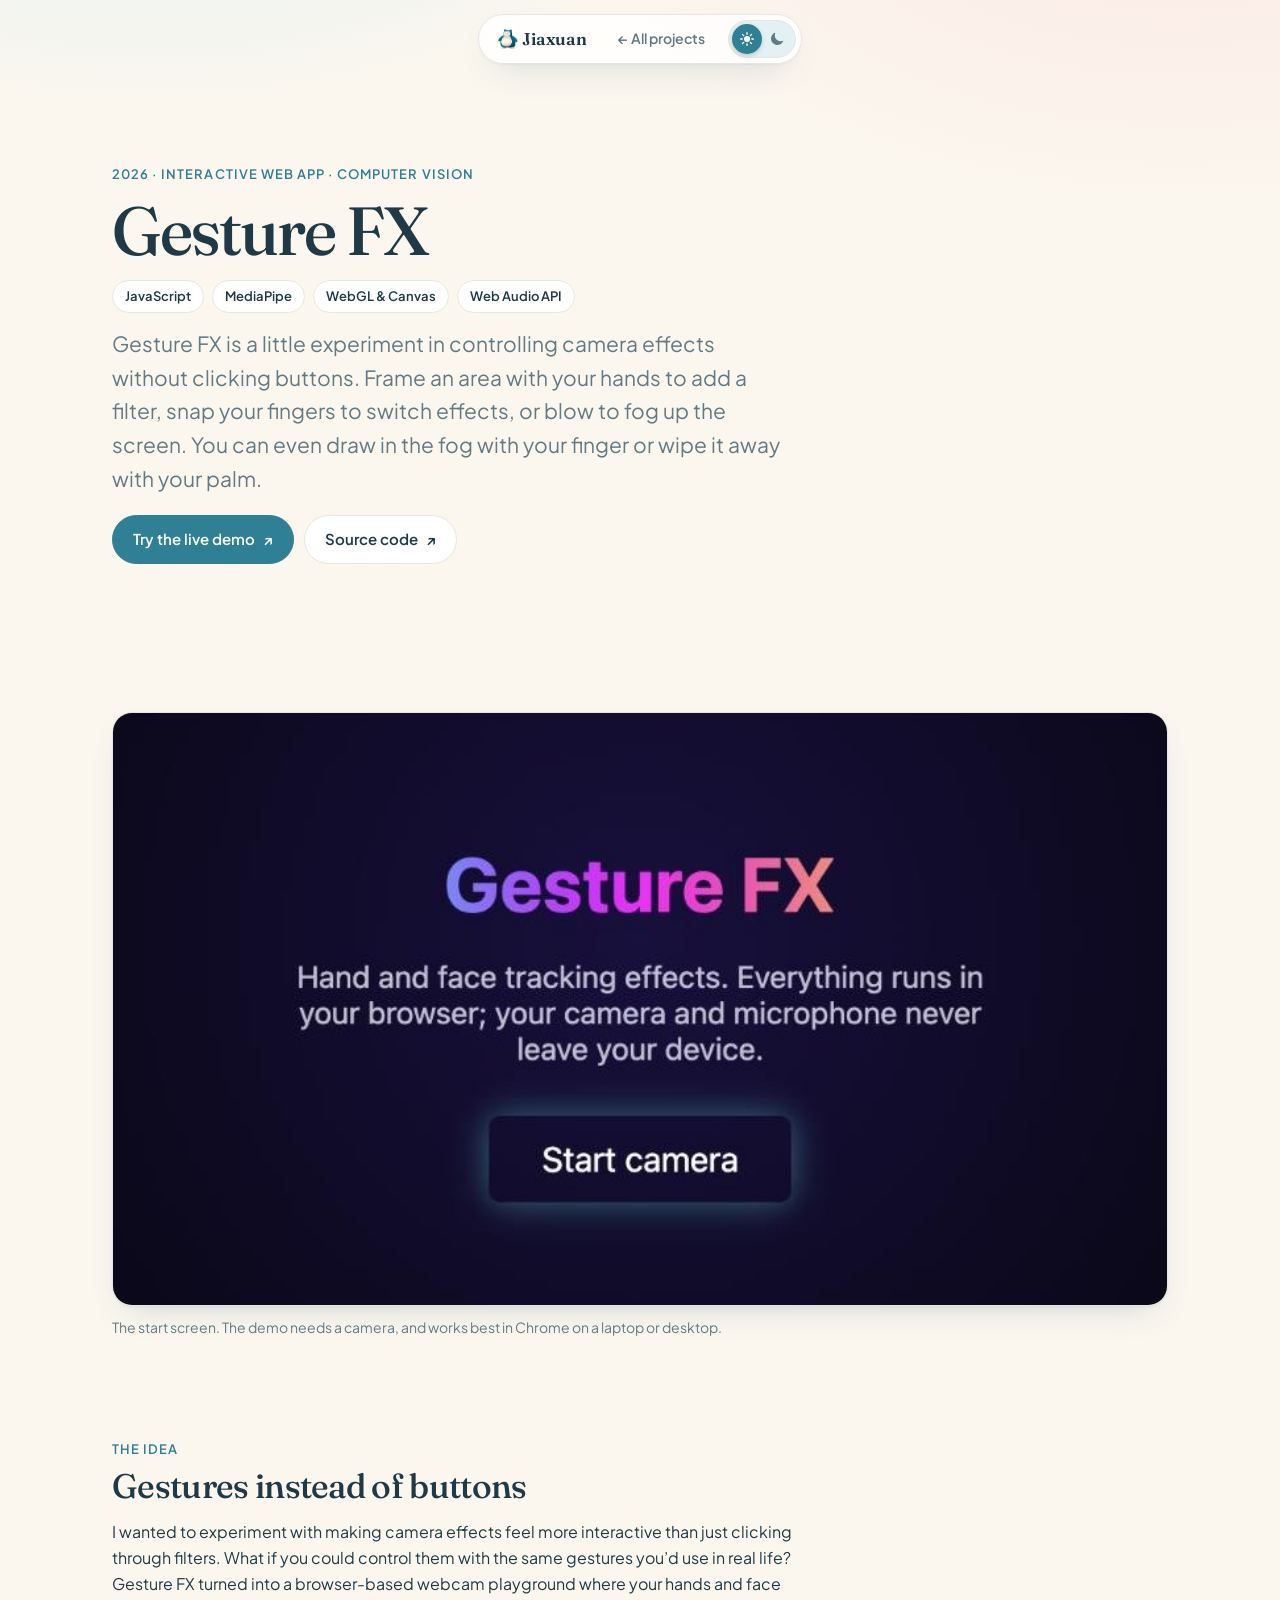
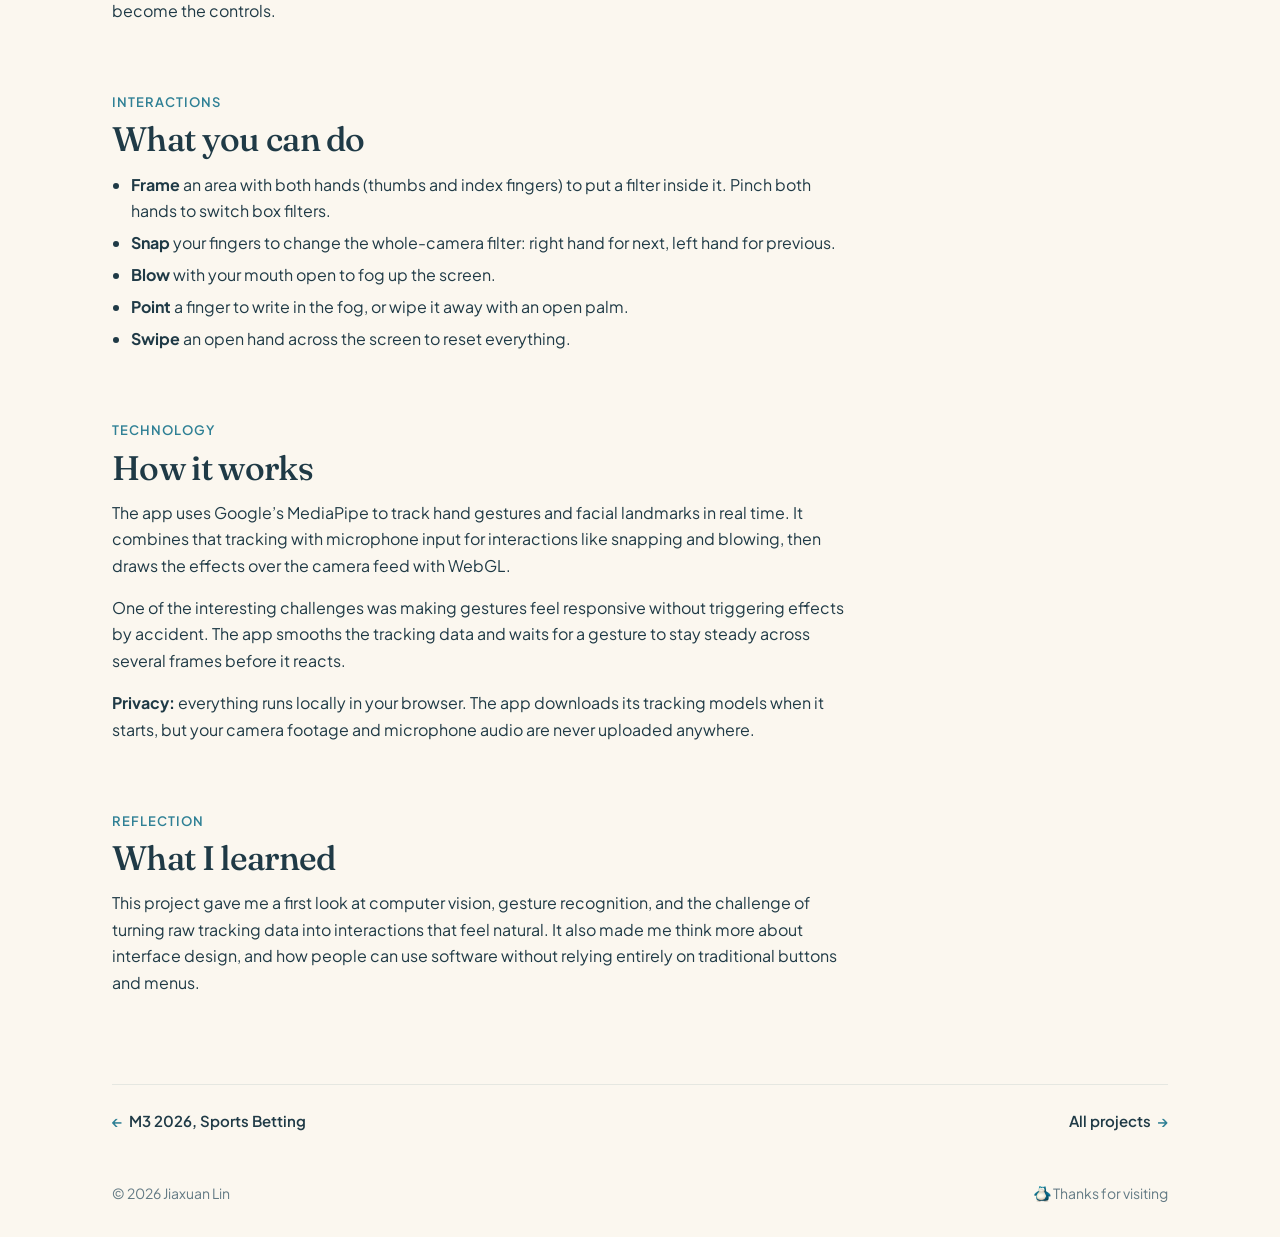
==== projects/gesture-fx.html @ be881fd5 "Add project case studies and expand portfolio galleries" ====
<!doctype html>
<html lang="en">
<head>
<meta charset="utf-8">
<meta name="viewport" content="width=device-width, initial-scale=1, viewport-fit=cover">
<title>Gesture FX · Jiaxuan Lin</title>
<meta name="description" content="A browser webcam playground where your hands and face control the camera effects.">
<link rel="icon" type="image/png" href="../img/favicon.png">
<link rel="apple-touch-icon" href="../img/favicon.png">
<link rel="preconnect" href="https://fonts.googleapis.com">
<link rel="preconnect" href="https://fonts.gstatic.com" crossorigin>
<link rel="stylesheet" href="https://fonts.googleapis.com/css2?family=Fraunces:ital,opsz,wght@0,9..144,400..600;1,9..144,400..600&family=Plus+Jakarta+Sans:wght@400;500;600;700&display=swap">
<link rel="stylesheet" href="../assets/site.css">
<link rel="stylesheet" href="../assets/project.css">
<script>try { if (localStorage.getItem("jl-mode") === "dark") document.documentElement.setAttribute("data-mode", "dark"); } catch (e) {}</script>
</head>
<body>
<header class="head">
  <div class="wrap">
    <nav class="nav pnav" aria-label="Site">
      <a class="brand" href="../index.html"><img class="snor" src="../img/snorlax.png" alt="" width="102" height="96"> Jiaxuan</a>
      <a class="back" href="../index.html#highlights">← All projects</a>
      <button class="mode" id="mode" type="button" role="switch" aria-checked="false" aria-label="Dark mode" title="Light / dark mode">
        <span class="i-sun"><svg viewBox="0 0 24 24" aria-hidden="true"><circle cx="12" cy="12" r="4.6" fill="currentColor"/><g stroke="currentColor" stroke-width="2" stroke-linecap="round"><path d="M12 2.5v2.2M12 19.3v2.2M2.5 12h2.2M19.3 12h2.2M5.3 5.3l1.6 1.6M17.1 17.1l1.6 1.6M5.3 18.7l1.6-1.6M17.1 6.9l1.6-1.6"/></g></svg></span>
        <span class="i-moon"><svg viewBox="0 0 24 24" aria-hidden="true"><path d="M20.5 14.6A8.5 8.5 0 0 1 9.4 3.5a.6.6 0 0 0-.8-.7A9.5 9.5 0 1 0 21.2 15.4a.6.6 0 0 0-.7-.8z" fill="currentColor"/></svg></span>
      </button>
    </nav>
  </div>
</header>
<main>
<section class="p-hero">
  <div class="wrap">
    <span class="eyebrow">2026 · Interactive Web App · Computer Vision</span>
    <h1>Gesture FX</h1>
    <ul class="chips"><li>JavaScript</li><li>MediaPipe</li><li>WebGL &amp; Canvas</li><li>Web Audio API</li></ul>
    <p class="p-lede">Gesture FX is a little experiment in controlling camera effects without clicking buttons. Frame an area with your hands to add a filter, snap your fingers to switch effects, or blow to fog up the screen. You can even draw in the fog with your finger or wipe it away with your palm.</p>
    <div class="p-links">
      <a class="btn primary" href="https://jiaxuan-lin.github.io/gesture-fx/" target="_blank" rel="noopener">Try the live demo <span class="arr">↗</span></a>
      <a class="btn" href="https://github.com/jiaxuan-lin/gesture-fx" target="_blank" rel="noopener">Source code <span class="arr">↗</span></a>
    </div>
    <figure class="p-fig hero">
      <a href="https://jiaxuan-lin.github.io/gesture-fx/" target="_blank" rel="noopener"><img src="../img/project-gesture-fx.jpg" alt="Gesture FX start screen with a Start camera button" width="800" height="500"></a>
      <figcaption>The start screen. The demo needs a camera, and works best in Chrome on a laptop or desktop.</figcaption>
    </figure>
    
  </div>
</section>

<div class="wrap p-body">
  <section class="p-sec">
    <span class="eyebrow">The idea</span>
    <h2>Gestures instead of buttons</h2>
    <p>I wanted to experiment with making camera effects feel more interactive than just clicking through filters. What if you could control them with the same gestures you’d use in real life? Gesture FX turned into a browser-based webcam playground where your hands and face become the controls.</p>
  </section>

  <section class="p-sec">
    <span class="eyebrow">Interactions</span>
    <h2>What you can do</h2>
    <ul>
      <li><b>Frame</b> an area with both hands (thumbs and index fingers) to put a filter inside it. Pinch both hands to switch box filters.</li>
      <li><b>Snap</b> your fingers to change the whole-camera filter: right hand for next, left hand for previous.</li>
      <li><b>Blow</b> with your mouth open to fog up the screen.</li>
      <li><b>Point</b> a finger to write in the fog, or wipe it away with an open palm.</li>
      <li><b>Swipe</b> an open hand across the screen to reset everything.</li>
    </ul>
  </section>

  <section class="p-sec">
    <span class="eyebrow">Technology</span>
    <h2>How it works</h2>
    <p>The app uses Google’s MediaPipe to track hand gestures and facial landmarks in real time. It combines that tracking with microphone input for interactions like snapping and blowing, then draws the effects over the camera feed with WebGL.</p>
    <p>One of the interesting challenges was making gestures feel responsive without triggering effects by accident. The app smooths the tracking data and waits for a gesture to stay steady across several frames before it reacts.</p>
    <p><b>Privacy:</b> everything runs locally in your browser. The app downloads its tracking models when it starts, but your camera footage and microphone audio are never uploaded anywhere.</p>
  </section>

  <section class="p-sec">
    <span class="eyebrow">Reflection</span>
    <h2>What I learned</h2>
    <p>This project gave me a first look at computer vision, gesture recognition, and the challenge of turning raw tracking data into interactions that feel natural. It also made me think more about interface design, and how people can use software without relying entirely on traditional buttons and menus.</p>
  </section>

  <nav class="p-next" aria-label="More projects">
    <a class="link" href="m3-2026.html"><span class="arr">←</span> M3 2026, Sports Betting</a>
    <a class="link" href="../index.html#highlights">All projects <span class="arr">→</span></a>
  </nav>
</div>
</main>
<footer class="foot">
  <div class="wrap">
    <span>© <span id="yr">2026</span> Jiaxuan Lin</span>
    <span><img class="snor" src="../img/snorlax.png" alt="" width="102" height="96"> Thanks for visiting</span>
  </div>
</footer>
<script src="../assets/project.js"></script>
</body>
</html>
---- assets/site.css ----
/* Generated by build.py from src.html; edit src.html, not this file. */
/* Layout: one calm 70rem column. Hero (name + one-line intro) over a slow photo strip,
   then a bento of highlights, about, CAD grid, photo gallery with a segmented control,
   writing list, videos, and a soft blush contact card. Snorlax palette: belly-cream ground, Snorlax teal-blue accent, a hint of blush. */
:root {
  --bg: #fbf7ef;
  --glow: #d9edf2;
  --glow2: #fbe7e2;
  --surface: #ffffff;
  --soft: #e3f1f4;
  --well: #e9f1f4;
  --ink: #1f3a46;
  --muted: #637a84;
  --line: #e5e7e1;
  --accent: #2f8095;
  --accent-ink: #ffffff;
  --shadow: 0 1px 2px rgba(30, 70, 85, .05), 0 14px 34px -16px rgba(30, 80, 100, .25);
  --shade: rgba(16, 34, 42, .9);
  color-scheme: light;

  --serif: "Fraunces", "Iowan Old Style", "Palatino Linotype", Georgia, serif;
  --sans: "Plus Jakarta Sans", "Avenir Next", "Segoe UI", system-ui, sans-serif;

  --r: 18px;
  --s-1: .8125rem;
  --s0: 1rem;
  --s1: 1.125rem;
  --s2: clamp(1.375rem, 2.6vw, 1.75rem);
  --s3: clamp(1.875rem, 4.4vw, 2.75rem);
  --s4: clamp(3rem, 9vw, 6.5rem);
}

:root[data-mode="dark"] {
  --bg: #142228;
  --glow: #1d3a44;
  --glow2: #2b2530;
  --surface: #1a2c33;
  --soft: #20383f;
  --well: #1b2e35;
  --ink: #ebf2f1;
  --muted: #9fb3b6;
  --line: #2a4149;
  --accent: #7cc3d3;
  --accent-ink: #0d2128;
  --shadow: 0 1px 2px rgba(0, 0, 0, .3), 0 14px 34px -16px rgba(0, 0, 0, .6);
  --shade: rgba(6, 14, 18, .94);
  color-scheme: dark;
}

* { box-sizing: border-box; }
html { scroll-behavior: smooth; }
body {
  margin: 0; color: var(--ink);
  background:
    radial-gradient(900px 560px at 12% -10%, var(--glow), transparent 70%) no-repeat,
    radial-gradient(900px 560px at 92% -6%, var(--glow2), transparent 70%) no-repeat,
    var(--bg);
  font-family: var(--sans); font-size: var(--s0); line-height: 1.65;
  -webkit-font-smoothing: antialiased;
}
body::before {
  content: ""; position: fixed; inset: 0 0 auto; height: env(safe-area-inset-top, 0px);
  z-index: 20; background: var(--bg);
}
a { color: inherit; }
img { display: block; max-width: 100%; }
button { font: inherit; color: inherit; }
:focus-visible { outline: 2px solid var(--accent); outline-offset: 3px; border-radius: 10px; }
.snor { height: 1.15em; width: auto; display: inline-block; vertical-align: -.22em; transition: transform .3s cubic-bezier(.2,.8,.2,1.4); }
.snor:hover { transform: rotate(-8deg) scale(1.15); }

.wrap {
  max-width: 70rem; margin: 0 auto;
  padding-left: max(16px, env(safe-area-inset-left, 0px));
  padding-right: max(16px, env(safe-area-inset-right, 0px));
}
@media (min-width: 760px) {
  .wrap { padding-left: max(32px, env(safe-area-inset-left, 0px)); padding-right: max(32px, env(safe-area-inset-right, 0px)); }
}
.eyebrow { font-size: var(--s-1); font-weight: 600; letter-spacing: .08em; text-transform: uppercase; color: var(--accent); }

/* ---------- Nav ---------- */
.head { position: sticky; top: env(safe-area-inset-top, 0px); z-index: 10; padding-top: 14px; pointer-events: none; }
.head .wrap { display: flex; justify-content: center; }
.nav {
  pointer-events: auto; display: flex; align-items: center; gap: 2px; max-width: 100%;
  padding: 5px; border-radius: 999px; border: 1px solid var(--line);
  background: color-mix(in srgb, var(--surface) 80%, transparent);
  backdrop-filter: saturate(1.4) blur(14px); -webkit-backdrop-filter: saturate(1.4) blur(14px);
  box-shadow: var(--shadow);
}
.brand { font-family: var(--serif); font-weight: 600; font-size: 1.0625rem; text-decoration: none; padding: 5px 12px 5px 14px; white-space: nowrap; }
.nav { width: max-content; }
.nav-links { display: flex; gap: 2px; flex: none; }
.nav-links::-webkit-scrollbar { display: none; }
.nav-links a {
  text-decoration: none; font-size: .875rem; font-weight: 600; color: var(--muted);
  padding: 7px 13px; border-radius: 999px; white-space: nowrap; transition: color .2s, background .2s;
}
.nav-links a:hover { color: var(--ink); }
.nav-links a[aria-current="true"] { background: var(--soft); color: var(--accent); }
/* "More" dropdown: links that don't fit in the bar fold in here (Videos, Writing, Photos first) */
.more-wrap { position: relative; flex: none; }
.more-wrap[hidden] { display: none; }
.more-btn {
  display: inline-flex; align-items: center; gap: 4px; cursor: pointer; border: 0; background: none;
  padding: 7px 11px 7px 13px; border-radius: 999px; font-weight: 600; font-size: .875rem; color: var(--muted);
  transition: color .2s, background .2s;
}
.more-btn svg { width: 14px; height: 14px; transition: transform .25s; }
.more-btn:hover { color: var(--ink); }
.more-wrap.open .more-btn, .more-btn.has-current { background: var(--soft); color: var(--accent); }
.more-wrap.open .more-btn svg { transform: rotate(180deg); }
.more-panel {
  position: absolute; top: calc(100% + 12px); right: -6px; min-width: 176px; z-index: 5;
  display: flex; flex-direction: column; gap: 2px; padding: 6px;
  background: var(--surface); border: 1px solid var(--line); border-radius: 16px; box-shadow: var(--shadow);
  opacity: 0; visibility: hidden; transform: translateY(-6px) scale(.98); transform-origin: top right;
  transition: opacity .2s ease, transform .25s cubic-bezier(.2,.8,.2,1), visibility 0s linear .25s;
}
.more-wrap.open .more-panel { opacity: 1; visibility: visible; transform: none; transition-delay: 0s; }
.more-panel a {
  text-decoration: none; font-size: .9375rem; font-weight: 600; color: var(--muted);
  padding: 10px 14px; border-radius: 12px; white-space: nowrap; transition: color .2s, background .2s;
}
.more-panel a:hover { background: var(--soft); color: var(--ink); }
.more-panel a[aria-current="true"] { background: var(--soft); color: var(--accent); }

.mode {
  position: relative; flex: none; display: inline-flex; margin-left: 4px; padding: 3px; cursor: pointer;
  border-radius: 999px; border: 1px solid var(--line); background: var(--soft);
}
.mode::before {
  content: ""; position: absolute; top: 3px; left: 3px; width: 30px; height: 30px; border-radius: 50%;
  background: var(--accent); box-shadow: 0 2px 6px -2px rgba(0, 0, 0, .3);
  transition: transform .4s cubic-bezier(.2,.8,.2,1.2);
}
:root[data-mode="dark"] .mode::before { transform: translateX(30px); }
.mode span { position: relative; z-index: 1; width: 30px; height: 30px; display: grid; place-items: center; color: var(--muted); transition: color .3s; }
.mode svg { width: 16px; height: 16px; }
.mode .i-sun, :root[data-mode="dark"] .mode .i-moon { color: var(--accent-ink); }
:root[data-mode="dark"] .mode .i-sun { color: var(--muted); }
.mode:hover span { transform: scale(1.06); }
body, .card, .nav, .profile, .tile .img, .seg, .chip, .mail, .btn { transition: background-color .35s ease, color .35s ease, border-color .35s ease; }

/* ---------- Hero ---------- */
.hero { padding-block: clamp(56px, 10vw, 120px) 0; }
.profile {
  max-width: 46rem; margin: 0 0 28px; padding: 4px 24px; border-radius: 22px;
  background: var(--surface); border: 1px solid var(--line); box-shadow: var(--shadow);
}
.p-row { display: grid; grid-template-columns: 7rem minmax(0, 1fr); gap: 4px 18px; align-items: baseline; padding: 16px 0; }
.p-row + .p-row { border-top: 1px solid var(--line); }
.p-k { font-size: .8125rem; font-weight: 700; letter-spacing: .08em; text-transform: uppercase; color: var(--accent); }
.p-sub { display: block; margin-top: 4px; font-size: .9375rem; line-height: 1.45; color: var(--muted); }
.p-k small { display: block; margin-top: 3px; font-size: .6875rem; font-weight: 600; letter-spacing: .1em; color: var(--muted); }
.p-v { font-size: clamp(1.0625rem, 2vw, 1.3125rem); line-height: 1.45; text-wrap: pretty; }
.p-v b { font-family: var(--serif); font-weight: 500; font-size: 1.3em; letter-spacing: -.01em; }
@media (max-width: 560px) { .p-row { grid-template-columns: minmax(0, 1fr); } .profile { padding: 2px 18px; } }
.hero h1 {
  font-family: var(--serif); font-weight: 500; font-size: var(--s4); line-height: .98; letter-spacing: -.03em;
  margin: 22px 0 18px; font-variation-settings: "opsz" 144;
}
.hero h1 .snor { height: .62em; vertical-align: .02em; margin-left: .14em; }
.lede { font-size: clamp(1.1875rem, 2.2vw, 1.375rem); line-height: 1.55; max-width: 36rem; margin: 0 0 30px; color: var(--muted); text-wrap: pretty; }
.lede em { font-family: var(--serif); font-style: italic; color: var(--ink); font-size: 1.08em; }
.cta { display: flex; flex-wrap: wrap; gap: 10px; }
.btn {
  display: inline-flex; align-items: center; gap: 8px; text-decoration: none; cursor: pointer;
  font-weight: 600; font-size: .9375rem; padding: 11px 20px; border-radius: 999px;
  border: 1px solid var(--line); background: var(--surface);
  transition: transform .25s cubic-bezier(.2,.8,.2,1), box-shadow .25s, background .2s;
}
.btn:hover { transform: translateY(-2px); box-shadow: var(--shadow); }
.btn.primary { background: var(--accent); color: var(--accent-ink); border-color: var(--accent); }
.btn .arr { transition: transform .25s; }
.btn:hover .arr { transform: translateX(3px); }

.rise { animation: rise .9s cubic-bezier(.2,.8,.2,1) both; }
.rise.d1 { animation-delay: .08s; } .rise.d2 { animation-delay: .16s; } .rise.d3 { animation-delay: .24s; } .rise.d4 { animation-delay: .34s; }
@keyframes rise { from { opacity: 0; transform: translateY(14px); } to { opacity: 1; transform: none; } }

/* Photo strip */
.strip-wrap { position: relative; margin-top: clamp(48px, 7vw, 80px); }
/* Drifts on its own; hover pauses it; drag, swipe, trackpad or the arrows move it */
.strip {
  overflow-x: auto; overflow-y: hidden; scrollbar-width: none; cursor: grab; overscroll-behavior-x: contain;
  -webkit-mask-image: linear-gradient(90deg, transparent, #000 6%, #000 94%, transparent);
          mask-image: linear-gradient(90deg, transparent, #000 6%, #000 94%, transparent);
}
.strip::-webkit-scrollbar { display: none; }
.strip.dragging { cursor: grabbing; }
.strip.dragging button { pointer-events: none; }
.strip-track { display: flex; gap: 12px; width: max-content; }
.strip button { padding: 0; border: 0; background: var(--well); border-radius: 14px; overflow: hidden; cursor: zoom-in; flex: none; }
.strip img { height: clamp(150px, 20vw, 220px); width: auto; transition: transform .5s cubic-bezier(.2,.8,.2,1); -webkit-user-drag: none; user-select: none; }
.strip button:hover img { transform: scale(1.05); }
.strip-arrow {
  position: absolute; top: 50%; z-index: 2; width: 42px; height: 42px; margin-top: -21px; border-radius: 50%;
  display: grid; place-items: center; cursor: pointer; color: var(--ink);
  background: var(--surface); border: 1px solid var(--line); box-shadow: var(--shadow);
  opacity: 0; transition: opacity .25s, transform .25s cubic-bezier(.2,.8,.2,1.3);
}
.strip-arrow svg { width: 18px; height: 18px; }
.strip-arrow.prev { left: max(16px, env(safe-area-inset-left, 0px)); }
.strip-arrow.next { right: max(16px, env(safe-area-inset-right, 0px)); }
.strip-wrap:hover .strip-arrow, .strip-arrow:focus-visible { opacity: 1; }
.strip-arrow:hover { transform: scale(1.08); }
@media (hover: none) { .strip-arrow { display: none; } }

.facts {
  list-style: none; margin: clamp(40px, 6vw, 64px) 0 0; padding: 0;
  display: grid; grid-template-columns: repeat(2, minmax(0, 1fr)); gap: 24px 0;
}
@media (min-width: 820px) { .facts { grid-template-columns: repeat(4, minmax(0, 1fr)); } }
.facts li { padding: 0 20px; border-left: 1px solid var(--line); min-width: 0; }
.facts strong { display: block; font-family: var(--serif); font-weight: 500; font-size: clamp(1.75rem, 3.6vw, 2.375rem); line-height: 1.1; font-variant-numeric: tabular-nums; letter-spacing: -.02em; }
.facts span { font-size: .875rem; color: var(--muted); }

/* ---------- Sections ---------- */
section[id] { scroll-margin-top: 86px; }
.sec { padding-block: clamp(80px, 11vw, 136px) 0; }
.sec-head { display: grid; gap: 8px; margin-bottom: clamp(28px, 4vw, 44px); max-width: 40rem; }
.sec-head h2 { font-family: var(--serif); font-weight: 500; font-size: var(--s3); line-height: 1.1; letter-spacing: -.02em; margin: 0; text-wrap: balance; }
.sec-head h2 em { font-style: italic; color: var(--accent); }
.sec-head p { margin: 0; color: var(--muted); }

.card { background: var(--surface); border: 1px solid var(--line); border-radius: var(--r); padding: clamp(20px, 2.6vw, 28px); min-width: 0; }
.card h3 { font-family: var(--serif); font-weight: 500; font-size: var(--s2); line-height: 1.2; letter-spacing: -.01em; margin: 6px 0 8px; text-wrap: balance; }
.card p { margin: 0 0 18px; color: var(--muted); }
.tags { display: flex; flex-wrap: wrap; gap: 6px; }
.tag { display: inline-block; font-size: .75rem; font-weight: 600; padding: 3px 10px; border-radius: 999px; background: var(--soft); color: var(--accent); }
.link { font-weight: 600; font-size: .9375rem; text-decoration: none; display: inline-flex; gap: 6px; align-items: center; }
.link .arr { transition: transform .25s; color: var(--accent); }
.link:hover .arr { transform: translate(2px, -2px); }
.links { display: flex; flex-wrap: wrap; gap: 8px 20px; }

/* ---------- Bento ---------- */
.bento { display: grid; gap: 16px; grid-template-columns: minmax(0, 1fr); }
@media (min-width: 900px) {
  .bento { grid-template-columns: repeat(12, minmax(0, 1fr)); }
  .b-award { grid-column: span 7; grid-row: span 2; }
  .b-m3 { grid-column: span 5; }
  .b-web { grid-column: span 5; }
}
.b-award { padding: 0; overflow: hidden; display: flex; flex-direction: column; }
.b-award .shot { overflow: hidden; }
.b-award img { width: 100%; aspect-ratio: 16 / 10; object-fit: cover; transition: transform .8s cubic-bezier(.2,.8,.2,1); }
.b-award:hover img { transform: scale(1.03); }
.b-award .in { padding: clamp(20px, 2.6vw, 28px); }
.b-m3 { background: var(--soft); border-color: transparent; }
.big { font-family: var(--serif); font-weight: 500; font-size: clamp(2.5rem, 5vw, 3.25rem); line-height: 1; letter-spacing: -.03em; color: var(--accent); margin: 6px 0 2px; }

/* ---------- About ---------- */
.about { display: grid; gap: 32px 64px; grid-template-columns: minmax(0, 1fr); align-items: center; }
@media (min-width: 900px) { .about { grid-template-columns: minmax(0, 5fr) minmax(0, 7fr); } }
.about-photo { margin: 0; position: relative; }
.about-photo > img { width: 100%; aspect-ratio: 1280 / 1203; object-fit: cover; border-radius: 24px; }
.about-photo figcaption { display: flex; flex-wrap: wrap; gap: 8px; margin-top: 14px; }
.chip { display: inline-flex; align-items: center; gap: 6px; padding: 6px 12px; border-radius: 999px; background: var(--surface); border: 1px solid var(--line); font-size: .875rem; }
.chip b { font-weight: 600; }
.chip .snor { height: 1.3em; }
.about-copy p { margin: 0 0 1em; max-width: 36rem; color: var(--muted); }
.about-copy p.intro { font-family: var(--serif); font-size: clamp(1.375rem, 2.6vw, 1.75rem); line-height: 1.35; color: var(--ink); letter-spacing: -.01em; }
.about-copy p.intro em { color: var(--accent); }
.about-copy p.story + p.story { margin-top: 0; }
.about-copy p.story { margin-top: 12px; font-size: clamp(1.125rem, 2vw, 1.3125rem); line-height: 1.65; color: var(--ink); }

/* ---------- CAD ---------- */
.group + .group { margin-top: 48px; }
.group-head { display: flex; flex-wrap: wrap; align-items: baseline; gap: 4px 12px; margin-bottom: 16px; }
.group-head h3 { font-family: var(--serif); font-weight: 500; font-size: 1.375rem; margin: 0; }
.group-head span { font-size: .875rem; color: var(--muted); }
.cad-grid { display: grid; gap: 16px; grid-template-columns: repeat(auto-fill, minmax(min(100%, 15rem), 1fr)); }
.cad-grid.made { grid-template-columns: repeat(auto-fill, minmax(min(100%, 19rem), 1fr)); }
.tile { display: block; width: 100%; padding: 0; border: 0; background: none; cursor: zoom-in; text-align: left; }
.tile .img { border-radius: 16px; overflow: hidden; background: var(--well); }
.tile img { width: 100%; height: auto; aspect-ratio: 16 / 10; object-fit: cover; transition: transform .6s cubic-bezier(.2,.8,.2,1); }
.made .tile img { aspect-ratio: 3 / 2; }
.tile:hover img { transform: scale(1.045); }
.tile .cap { display: flex; justify-content: space-between; align-items: baseline; gap: 10px; padding: 10px 4px 0; }
.tile .cap b { font-weight: 600; font-size: .9375rem; line-height: 1.35; }
.tile .cap span { flex: none; font-size: .75rem; color: var(--muted); white-space: nowrap; }
.plan { max-width: 52rem; }
.plan .tile .img { background: #fff; border: 1px solid var(--line); }
.plan .tile img { aspect-ratio: auto; object-fit: contain; }

/* ---------- Featured project previews ---------- */
[hidden] { display: none !important; }
.featured { display: grid; gap: 16px; grid-template-columns: repeat(auto-fit, minmax(min(100%, 22rem), 1fr)); }
.fcard {
  display: flex; flex-direction: column; text-decoration: none; min-width: 0;
  background: var(--surface); border: 1px solid var(--line); border-radius: var(--r); overflow: hidden;
  transition: transform .25s cubic-bezier(.2,.8,.2,1), box-shadow .25s;
}
.fcard:hover { transform: translateY(-3px); box-shadow: var(--shadow); }
.fcard .fshot { aspect-ratio: 16 / 9; overflow: hidden; background: #fff; }
.fcard .fshot img { width: 100%; height: 100%; object-fit: cover; transition: transform .7s cubic-bezier(.2,.8,.2,1); }
.fcard .fshot.chart img { object-fit: contain; padding: 10px 14px; }
.fcard:hover .fshot img { transform: scale(1.03); }
.fcard .fbody { display: grid; gap: 8px; align-content: start; flex: 1; padding: 18px 20px 20px; }
.fcard .fmeta { font-size: .8125rem; font-weight: 600; color: var(--accent); }
.fcard h3 { font-family: var(--serif); font-weight: 500; font-size: 1.375rem; line-height: 1.2; margin: 0; }
.fcard .tag { justify-self: start; }
.fcard p { margin: 0; font-size: .9375rem; color: var(--muted); }
.fcard .go { margin-top: 4px; font-weight: 600; font-size: .9375rem; }
.fcard .go .arr { color: var(--accent); display: inline-block; transition: transform .25s; }
.fcard:hover .go .arr { transform: translateX(3px); }
.slim {
  display: flex; flex-wrap: wrap; align-items: center; justify-content: space-between; gap: 8px 20px;
  margin-top: 16px; padding: 16px 20px; border-radius: var(--r); background: var(--soft); font-size: .9375rem;
}
.more-toggle { margin-top: 16px; }
.gallery-more { display: flex; justify-content: center; margin-top: 18px; }
.gallery-more:empty { display: none; }
.proj.compact .proj-shot img { aspect-ratio: 16 / 10; }
@media (min-width: 860px) { .proj.compact { grid-template-columns: minmax(0, 5fr) minmax(0, 7fr); } }

/* Collapsible sections (native <details>): used on the homepage and the project pages */
.deep { border: 1px solid var(--line); border-radius: 18px; background: var(--surface); margin-top: 16px; }
.deep > summary {
  list-style: none; cursor: pointer; display: flex; align-items: center; justify-content: space-between; gap: 12px;
  padding: 16px 20px; font-weight: 700; border-radius: 18px;
}
.deep > summary::-webkit-details-marker { display: none; }
.deep > summary::after {
  content: ""; flex: none; width: 10px; height: 10px; border-right: 2px solid var(--accent); border-bottom: 2px solid var(--accent);
  transform: rotate(45deg) translateY(-3px); transition: transform .25s;
}
.deep[open] > summary::after { transform: rotate(225deg) translateY(-2px); }
.deep > summary:hover { background: var(--soft); }
.deep > summary small { display: block; font-weight: 500; font-size: .875rem; color: var(--muted); margin-top: 2px; }
.deep .deep-in { padding: 4px 20px 20px; }
.deep .deep-in > :first-child { margin-top: 6px; }

/* ---------- Creative coding ---------- */
.proj { display: grid; gap: 0; padding: 0; overflow: hidden; grid-template-columns: minmax(0, 1fr); }
@media (min-width: 860px) { .proj { grid-template-columns: minmax(0, 7fr) minmax(0, 5fr); } }
.proj-shot { display: block; overflow: hidden; background: #0d0b1f; }
.proj-shot img { width: 100%; height: 100%; aspect-ratio: 16 / 10; object-fit: cover; transition: transform .7s cubic-bezier(.2,.8,.2,1); }
.proj:hover .proj-shot img { transform: scale(1.03); }
.proj-body { display: grid; gap: 6px; align-content: center; padding: clamp(20px, 3vw, 32px); }
.proj-body .k { font-size: .8125rem; color: var(--accent); font-weight: 600; }
.proj-body h3 { margin: 0; }
.proj-body p { margin: 0; }
.proj-body .proj-note { font-size: .875rem; }
.proj-body .links { margin-top: 10px; }
.sketches { display: grid; gap: 20px; grid-template-columns: repeat(auto-fit, minmax(min(100%, 19rem), 1fr)); }
.sketch { display: flex; flex-direction: column; gap: 14px; min-width: 0; }
.sketch-stage {
  position: relative; aspect-ratio: 1 / 1; max-width: 100%; border-radius: 18px; overflow: hidden;
  background: var(--well); border: 1px solid var(--line); box-shadow: var(--shadow); cursor: crosshair;
}
.sketch-stage canvas { display: block; width: 100% !important; height: 100% !important; }
.sketch-stage.paint { touch-action: none; }
.sketch-stage .fallback { position: absolute; inset: 0; display: grid; place-items: center; padding: 20px; text-align: center; color: var(--muted); font-size: .9375rem; }
.sketch-body { display: grid; gap: 4px; padding: 0 4px; }
.sketch-body .k { font-size: .8125rem; color: var(--accent); font-weight: 600; }
.sketch-body h3 { font-family: var(--serif); font-weight: 500; font-size: 1.375rem; line-height: 1.25; margin: 0; }
.sketch-body p { margin: 2px 0 8px; font-size: .9375rem; color: var(--muted); }

/* ---------- Photography ---------- */
.photo-top { display: flex; flex-wrap: wrap; justify-content: space-between; align-items: end; gap: 20px 32px; margin-bottom: 24px; }
.quote { font-family: var(--serif); font-style: italic; font-size: clamp(1.25rem, 2.4vw, 1.5rem); line-height: 1.35; margin: 0; max-width: 28rem; }
.seg {
  position: relative; display: inline-flex; padding: 4px; border-radius: 999px;
  background: var(--surface); border: 1px solid var(--line); max-width: 100%; overflow-x: auto; scrollbar-width: none;
}
.seg::-webkit-scrollbar { display: none; }
.seg-ind {
  position: absolute; top: 4px; bottom: 4px; left: 0; width: 0; border-radius: 999px; background: var(--accent);
  transition: transform .35s cubic-bezier(.2,.8,.2,1), width .35s cubic-bezier(.2,.8,.2,1);
}
.tab {
  position: relative; z-index: 1; border: 0; background: none; cursor: pointer; white-space: nowrap;
  padding: 8px 16px; border-radius: 999px; font-weight: 600; font-size: .875rem; color: var(--muted);
  transition: color .3s;
}
.tab small { font-weight: 500; opacity: .65; margin-left: 4px; }
.tab[aria-selected="true"] { color: var(--accent-ink); }
.gallery { display: flex; gap: 12px; align-items: flex-start; }
.gcol { flex: 1 1 0; min-width: 0; display: flex; flex-direction: column; gap: 12px; }
.gallery .ph {
  display: block; width: 100%; margin: 0; padding: 0; border: 0; background: var(--well);
  border-radius: 14px; overflow: hidden; break-inside: avoid; cursor: zoom-in; position: relative;
}
.gallery .ph img { width: 100%; height: auto; transition: transform .6s cubic-bezier(.2,.8,.2,1); }
.gallery .ph:hover img { transform: scale(1.04); }
.gallery .ph .exif {
  position: absolute; left: 10px; bottom: 10px; padding: 4px 10px; border-radius: 999px;
  background: rgba(20, 14, 22, .55); color: #fff; font-size: .75rem; font-weight: 500;
  backdrop-filter: blur(6px); -webkit-backdrop-filter: blur(6px);
}
.gallery.swap { animation: fadein .45s ease both; }
.more {
  display: flex; flex-wrap: wrap; justify-content: center; align-items: center; gap: 10px;
  margin-top: 32px; padding-top: 28px; border-top: 1px solid var(--line);
}
.more-lbl { flex-basis: 100%; text-align: center; font-size: .875rem; color: var(--muted); margin-bottom: 2px; }
@keyframes fadein { from { opacity: 0; transform: translateY(6px); } to { opacity: 1; transform: none; } }

/* ---------- Writing ---------- */
.rows { list-style: none; margin: 0; padding: 0; border-top: 1px solid var(--line); }
.rows li { border-bottom: 1px solid var(--line); }
.rows a {
  display: grid; grid-template-columns: minmax(0, 1fr) auto; gap: 4px 24px; align-items: center;
  padding: 20px 4px; text-decoration: none; transition: padding .3s cubic-bezier(.2,.8,.2,1);
}
@media (min-width: 760px) { .rows a { grid-template-columns: 13rem minmax(0, 1fr) auto; } }
.rows a:hover { padding-left: 12px; }
.rows .k { font-size: .8125rem; color: var(--muted); }
@media (max-width: 759px) { .rows .k { grid-column: 1 / -1; } }
.rows .t { font-family: var(--serif); font-weight: 500; font-size: 1.3125rem; line-height: 1.3; }
.rows .go {
  width: 36px; height: 36px; border-radius: 50%; display: grid; place-items: center; border: 1px solid var(--line);
  color: var(--accent); transition: background .25s, color .25s, border-color .25s;
}
.rows a:hover .go { background: var(--accent); color: var(--accent-ink); border-color: var(--accent); }
.note { margin: 16px 4px 0; font-size: .875rem; color: var(--muted); }

/* ---------- Video ---------- */
.videos { display: grid; gap: 16px; grid-template-columns: repeat(auto-fit, minmax(min(100%, 18rem), 1fr)); }
.vid { display: block; text-decoration: none; }
.screen {
  aspect-ratio: 16 / 9; max-width: 100%; border-radius: 16px; display: grid; place-items: center; position: relative; overflow: hidden;
  background: linear-gradient(140deg, var(--soft), var(--well));
}
.play {
  width: 56px; height: 56px; border-radius: 50%; background: var(--surface); color: var(--accent);
  display: grid; place-items: center; box-shadow: var(--shadow); transition: transform .35s cubic-bezier(.2,.8,.2,1.3);
}
.play svg { width: 20px; height: 20px; margin-left: 3px; }
.vid:hover .play { transform: scale(1.1); }
.screen .poster { position: absolute; inset: 0; width: 100%; height: 100%; object-fit: cover; transition: transform .7s cubic-bezier(.2,.8,.2,1); }
.vid:hover .screen .poster { transform: scale(1.04); }
.screen.has-poster::after { content: ""; position: absolute; inset: 0; background: linear-gradient(to top, rgba(8, 16, 20, .55), rgba(8, 16, 20, .05) 55%); }
.screen .play, .screen .file { z-index: 1; }
.screen.has-poster .file { color: rgba(255, 255, 255, .85); }
.screen .file { position: absolute; left: 14px; bottom: 10px; right: 14px; font-size: .75rem; color: var(--muted); overflow: hidden; text-overflow: ellipsis; white-space: nowrap; }
.vid .body { padding: 14px 4px 0; display: grid; gap: 2px; }
.vid .k { font-size: .8125rem; color: var(--accent); font-weight: 600; }
.vid h3 { font-family: var(--serif); font-weight: 500; font-size: 1.3125rem; line-height: 1.25; margin: 0; }
.vid p { margin: 2px 0 0; font-size: .9375rem; color: var(--muted); }

/* ---------- Contact ---------- */
.contact { padding-bottom: 56px; }
.hello { background: var(--soft); border-radius: 28px; padding: clamp(36px, 6vw, 72px) clamp(20px, 5vw, 56px); text-align: center; }
.hello h2 { font-family: var(--serif); font-weight: 500; font-size: clamp(2.25rem, 6vw, 4rem); line-height: 1.05; letter-spacing: -.03em; margin: 10px 0 12px; }
.hello h2 em { color: var(--accent); }
.hello p { margin: 0 auto 26px; max-width: 28rem; color: var(--muted); }
.mail-row { display: flex; flex-wrap: wrap; justify-content: center; align-items: center; gap: 10px; margin-bottom: 20px; }
.mail { background: var(--surface); border: 1px solid var(--line); padding: 10px 18px; border-radius: 999px; font-weight: 600; user-select: all; overflow-wrap: anywhere; min-width: 0; }
.hello .links { justify-content: center; }
.msg {
  max-width: 38rem; margin: 36px auto 0; padding: clamp(20px, 3vw, 28px); text-align: left;
  background: var(--surface); border: 1px solid var(--line); border-radius: 22px; box-shadow: var(--shadow);
  display: grid; gap: 14px;
}
.msg h3 { font-family: var(--serif); font-weight: 500; font-size: 1.375rem; margin: 0 0 2px; }
.msg-row { display: grid; gap: 14px; grid-template-columns: minmax(0, 1fr); }
@media (min-width: 600px) { .msg-row { grid-template-columns: repeat(2, minmax(0, 1fr)); } }
.msg label { display: grid; gap: 6px; font-size: .8125rem; font-weight: 600; color: var(--muted); min-width: 0; }
.msg input, .msg textarea {
  font: inherit; font-size: 1rem; font-weight: 400; color: var(--ink); width: 100%;
  padding: 11px 14px; border-radius: 12px; border: 1px solid var(--line); background: var(--bg);
  transition: border-color .2s, box-shadow .2s;
}
.msg textarea { resize: vertical; min-height: 120px; }
.msg input:focus, .msg textarea:focus { outline: none; border-color: var(--accent); box-shadow: 0 0 0 3px var(--soft); }
.msg .bad { border-color: #c0544f; }
.msg-foot { display: flex; flex-wrap: wrap; align-items: center; gap: 10px 16px; }
.msg-status { margin: 0; font-size: .875rem; color: var(--muted); flex: 1 1 14rem; }
.msg-status.ok { color: var(--accent); font-weight: 600; }

.foot .wrap { display: flex; flex-wrap: wrap; justify-content: space-between; gap: 6px 18px; padding-block: 8px 32px; color: var(--muted); font-size: .875rem; }

/* ---------- Lightbox ---------- */
.lb { border: 0; padding: 0; margin: 0; width: 100%; height: 100%; max-width: none; max-height: none; background: var(--shade); color: #fff; }
.lb::backdrop { background: transparent; }
.lb[open] { display: grid; grid-template-rows: auto minmax(0, 1fr) auto; animation: fadein .3s ease both; }
.lb-bar {
  display: flex; justify-content: space-between; align-items: center; gap: 12px;
  padding: calc(12px + env(safe-area-inset-top, 0px)) max(16px, env(safe-area-inset-right, 0px)) 8px max(16px, env(safe-area-inset-left, 0px));
  font-size: .875rem; font-weight: 500; opacity: .85;
}
.lb-stage { position: relative; display: grid; place-items: center; min-height: 0; overflow: hidden; padding: 0 max(16px, env(safe-area-inset-left, 0px)); }
/* Cap the height explicitly so tall photos never spill over the caption */
.lb-stage img {
  max-width: 100%; max-height: calc(100vh - 170px); max-height: calc(100dvh - 170px);
  width: auto; height: auto; object-fit: contain; border-radius: 12px; transition: opacity .25s;
}
.lb-stage img.loading { opacity: .3; }
.lb-cap { position: relative; z-index: 1; text-align: center; padding: 12px 16px calc(18px + env(safe-area-inset-bottom, 0px)); }
.lb-cap b { font-family: var(--serif); font-weight: 500; font-size: 1.25rem; display: block; }
.lb-cap span { display: block; font-size: .8125rem; opacity: .7; margin-top: 2px; }
.lb-btn {
  background: rgba(255,255,255,.12); border: 0; color: #fff; border-radius: 50%;
  width: 44px; height: 44px; display: grid; place-items: center; cursor: pointer; transition: background .2s;
}
.lb-btn:hover { background: rgba(255,255,255,.24); }
.lb-btn svg { width: 18px; height: 18px; }
.lb-prev, .lb-next { position: absolute; top: 50%; margin-top: -22px; }
.lb-prev { left: max(16px, env(safe-area-inset-left, 0px)); }
.lb-next { right: max(16px, env(safe-area-inset-right, 0px)); }
@media (max-width: 640px) { .lb-prev, .lb-next { top: auto; bottom: 8px; margin-top: 0; } }
.rv[open] { grid-template-rows: auto minmax(0, 1fr); }
.rv-bar { opacity: 1; flex-wrap: wrap; }
.rv-actions { display: flex; flex-wrap: wrap; align-items: center; gap: 8px; }
.rv-btn {
  display: inline-flex; align-items: center; gap: 6px; text-decoration: none; color: #fff;
  font-size: .875rem; font-weight: 600; padding: 10px 16px; border-radius: 999px;
  background: rgba(255, 255, 255, .12); transition: background .2s;
}
.rv-btn:hover { background: rgba(255, 255, 255, .24); }
.rv-stage {
  overflow-y: auto; min-height: 0; -webkit-overflow-scrolling: touch;
  padding: 4px max(16px, env(safe-area-inset-right, 0px)) calc(28px + env(safe-area-inset-bottom, 0px)) max(16px, env(safe-area-inset-left, 0px));
}
.rv-stage img {
  display: block; width: 100%; max-width: 880px; height: auto; margin: 0 auto;
  background: #fff; border-radius: 10px; box-shadow: 0 20px 50px -20px rgba(0, 0, 0, .6);
}

@media (prefers-reduced-motion: reduce) {
  html { scroll-behavior: auto; }
  *, *::before, *::after { animation: none !important; transition: none !important; }
  .strip { overflow-x: auto; -webkit-mask-image: none; mask-image: none; }
}
---- assets/project.css ----
/* Project case-study pages. Builds on assets/site.css (same tokens, fonts and components). */
.pnav { gap: 6px; }
.pnav .back {
  text-decoration: none; font-size: .875rem; font-weight: 600; color: var(--muted);
  padding: 7px 13px; border-radius: 999px; white-space: nowrap; transition: color .2s, background .2s;
}
.pnav .back:hover { color: var(--ink); background: var(--soft); }

.p-hero { padding-block: clamp(48px, 8vw, 96px) 8px; }
.p-hero h1 {
  font-family: var(--serif); font-weight: 500; font-size: clamp(2.25rem, 6vw, 4.25rem);
  line-height: 1.02; letter-spacing: -.03em; margin: 10px 0 14px; text-wrap: balance; max-width: 22ch;
}
.p-hero h1 small { display: block; font-family: var(--sans); font-size: .9rem; font-weight: 600; letter-spacing: .02em; color: var(--muted); margin-bottom: 8px; }
.p-lede { font-size: clamp(1.125rem, 2vw, 1.3125rem); line-height: 1.6; color: var(--muted); max-width: 42rem; margin: 0 0 20px; text-wrap: pretty; }
.chips { display: flex; flex-wrap: wrap; gap: 8px; list-style: none; padding: 0; margin: 0 0 14px; }
.chips li { font-size: .8125rem; font-weight: 600; padding: 5px 12px; border-radius: 999px; background: var(--surface); border: 1px solid var(--line); }
.chips li.win { background: var(--soft); color: var(--accent); border-color: transparent; }

.p-fig { margin: 28px 0 0; }
.p-fig img { width: 100%; height: auto; border-radius: 20px; border: 1px solid var(--line); background: #fff; box-shadow: var(--shadow); }
.p-fig.hero img { aspect-ratio: 16 / 9; object-fit: cover; }
.p-fig figcaption { font-size: .875rem; color: var(--muted); margin-top: 10px; }
.p-fig.chart img { padding: clamp(8px, 2vw, 18px); }

.p-body { padding-block: 24px 40px; }
.p-sec { max-width: 46rem; margin-top: clamp(44px, 6vw, 64px); }
.p-sec.wide { max-width: none; }
.p-sec h2 { font-family: var(--serif); font-weight: 500; font-size: clamp(1.625rem, 3.4vw, 2.125rem); line-height: 1.15; letter-spacing: -.02em; margin: 6px 0 12px; }
.p-sec h3 { font-family: var(--serif); font-weight: 500; font-size: 1.375rem; margin: 26px 0 8px; }
.p-sec p { margin: 0 0 1em; color: var(--ink); }
.p-sec ul { margin: 0 0 1em; padding-left: 1.2em; }
.p-sec li { margin-bottom: .35em; }

/* Key numbers */
.stats3 { display: grid; gap: 14px; grid-template-columns: repeat(auto-fit, minmax(min(100%, 13rem), 1fr)); margin-top: 18px; }
.stat { background: var(--surface); border: 1px solid var(--line); border-radius: 18px; padding: 18px 20px; }
.stat strong { display: block; font-family: var(--serif); font-weight: 500; font-size: clamp(1.75rem, 3.6vw, 2.25rem); line-height: 1.1; color: var(--accent); letter-spacing: -.02em; font-variant-numeric: tabular-nums; }
.stat span { font-size: .9375rem; color: var(--muted); }

/* Honest-credit note */
.credit { display: flex; gap: 12px; align-items: flex-start; background: var(--soft); border-radius: 18px; padding: 16px 18px; margin-top: 22px; max-width: 46rem; font-size: .9375rem; }
.credit b { font-weight: 700; }

/* Proposed vs. built */
.compare { display: grid; gap: 14px; grid-template-columns: repeat(auto-fit, minmax(min(100%, 17rem), 1fr)); margin-top: 14px; }
.compare > div { background: var(--surface); border: 1px solid var(--line); border-radius: 18px; padding: 18px 20px; }
.compare h3 { margin: 0 0 8px; font-size: 1.1875rem; }
.compare ul { margin: 0; }

/* Image grids */
.pgrid { display: grid; gap: 12px; grid-template-columns: repeat(auto-fit, minmax(min(100%, 15rem), 1fr)); margin-top: 16px; }
.pgrid figure { margin: 0; }
.pgrid img { width: 100%; height: auto; aspect-ratio: 4 / 3; object-fit: cover; border-radius: 14px; border: 1px solid var(--line); background: #fff; }
.pgrid img.contain { object-fit: contain; }
.pgrid figcaption { font-size: .8125rem; color: var(--muted); margin-top: 6px; }

/* Collapsible sections (.deep) live in site.css so the homepage can use them too. */

/* Data table */
.tablewrap { overflow-x: auto; margin-top: 12px; border: 1px solid var(--line); border-radius: 14px; background: var(--surface); }
.tablewrap table { border-collapse: collapse; width: 100%; font-size: .9375rem; font-variant-numeric: tabular-nums; }
.tablewrap th, .tablewrap td { padding: 10px 14px; text-align: left; border-bottom: 1px solid var(--line); white-space: nowrap; }
.tablewrap th { font-size: .8125rem; color: var(--muted); font-weight: 700; }
.tablewrap tr:last-child td { border-bottom: 0; }
.tablewrap tr.hi td { background: var(--soft); font-weight: 700; }

.p-links { display: flex; flex-wrap: wrap; gap: 10px; margin-top: 16px; }
.p-next { margin-top: clamp(56px, 8vw, 88px); padding-top: 24px; border-top: 1px solid var(--line); display: flex; flex-wrap: wrap; justify-content: space-between; gap: 12px; }
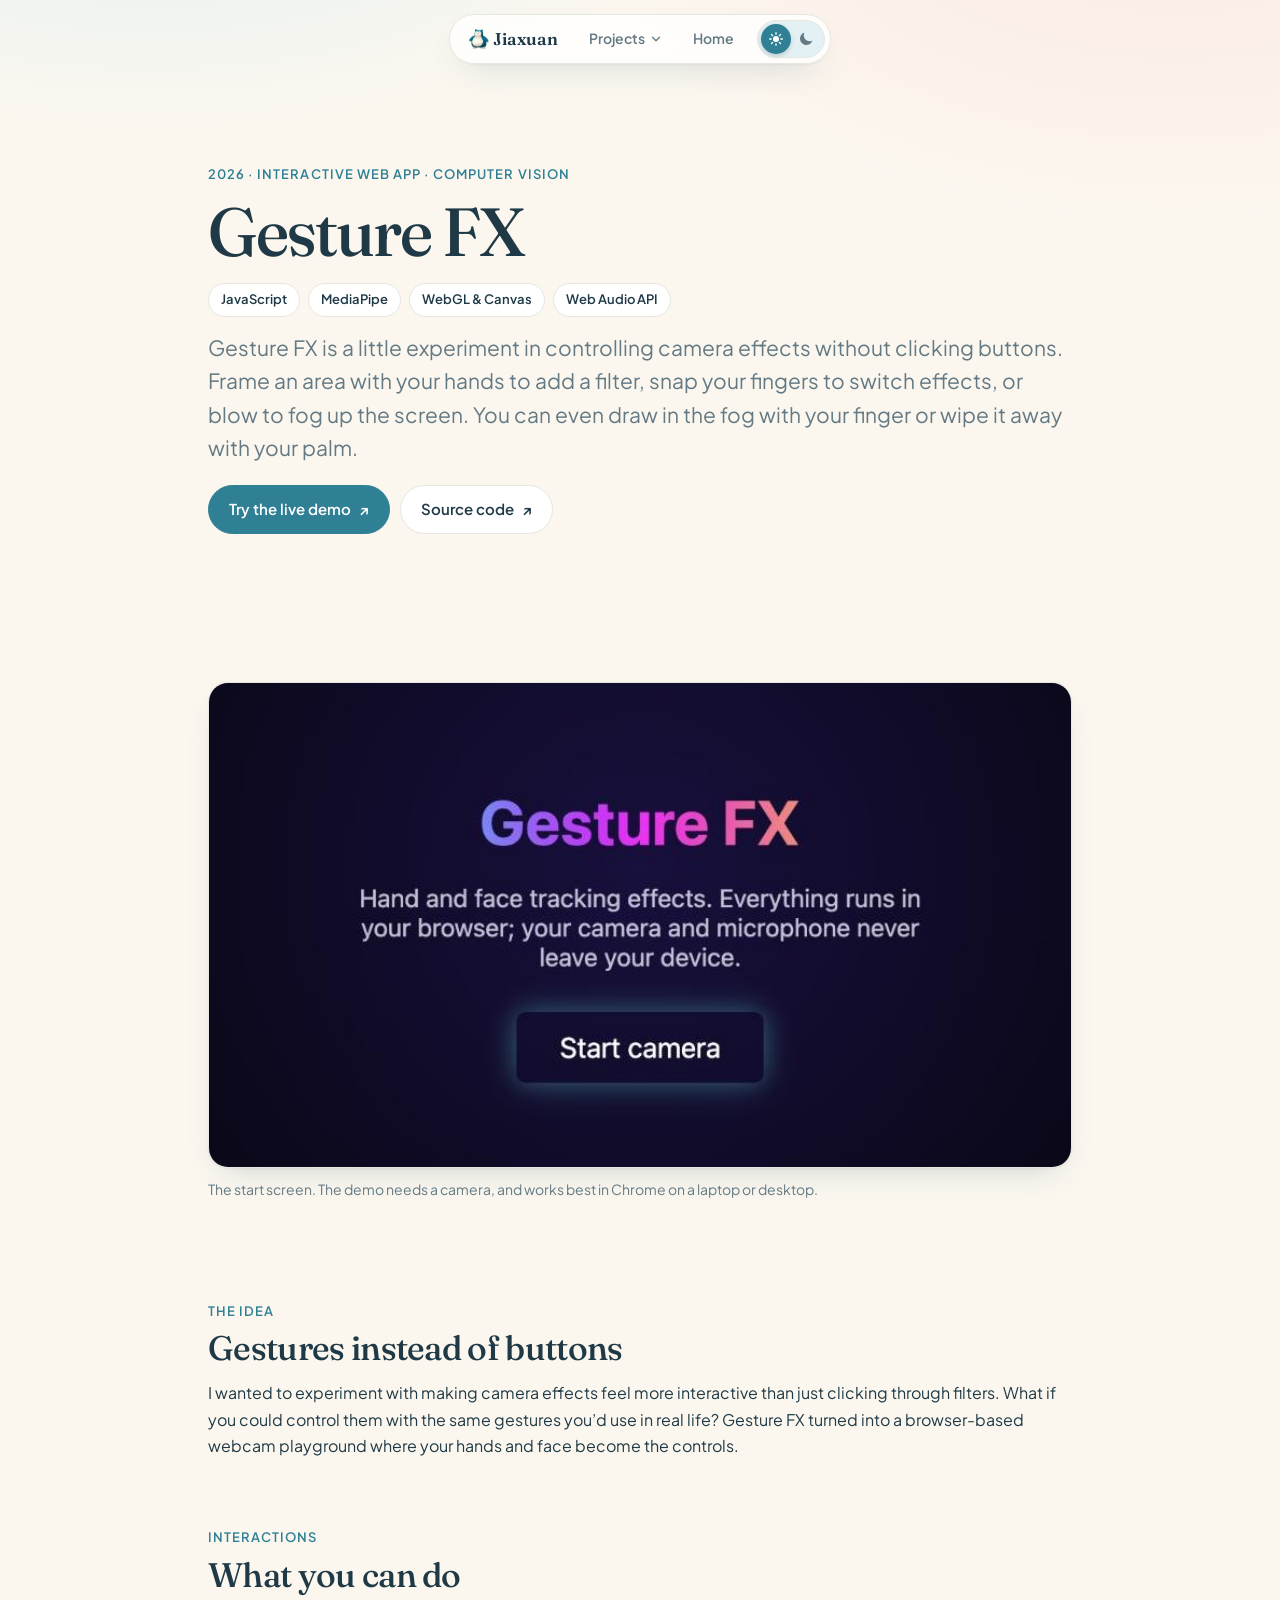
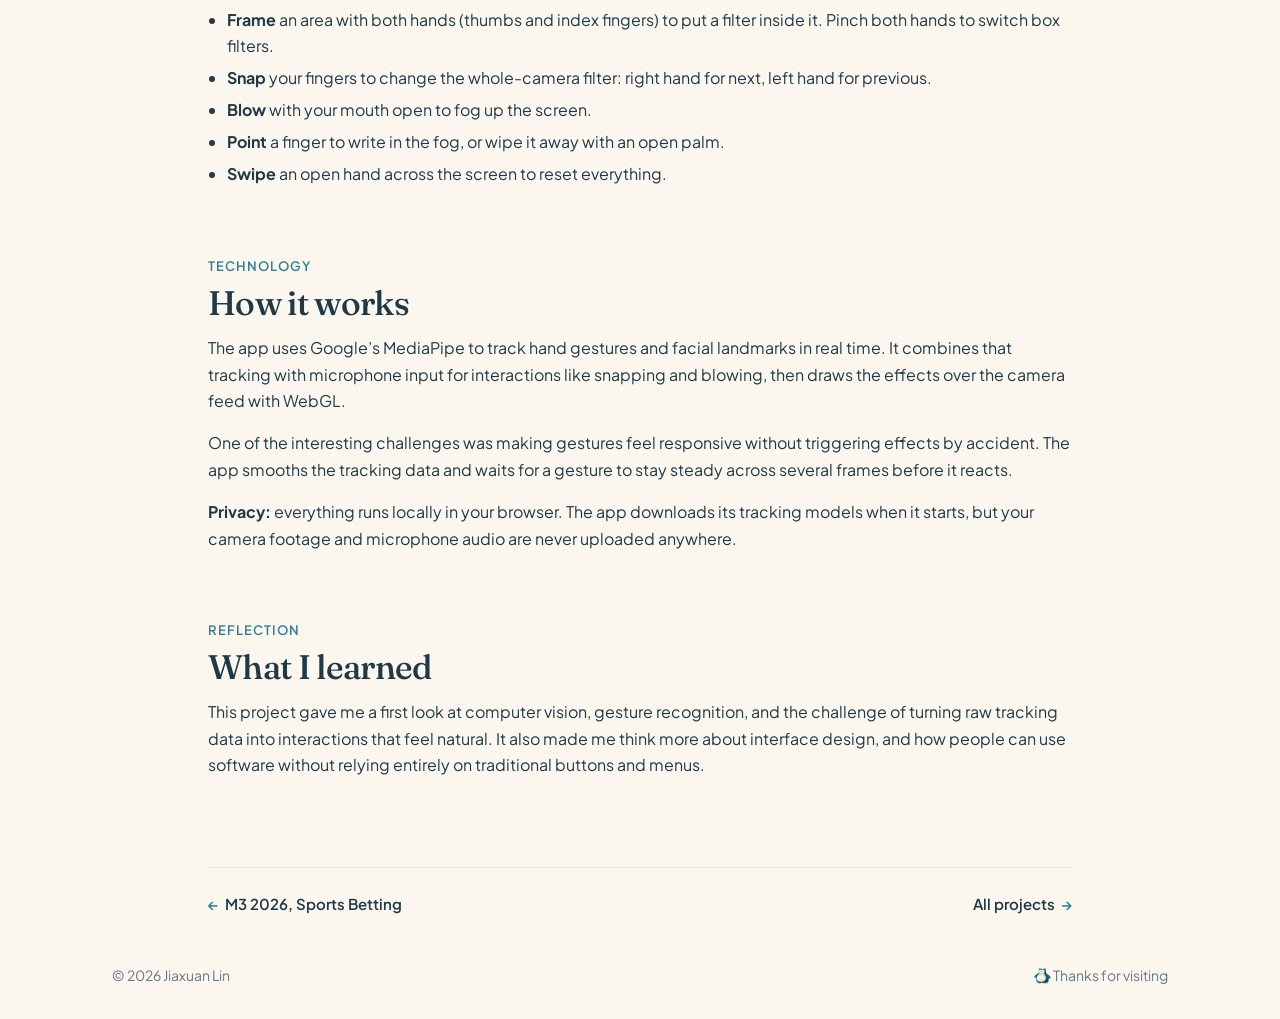
==== commit 16a9a90f: "Improve project navigation and page layouts" ====
--- a/projects/gesture-fx.html
+++ b/projects/gesture-fx.html
@@ -18,8 +18,18 @@
 <header class="head">
   <div class="wrap">
     <nav class="nav pnav" aria-label="Site">
-      <a class="brand" href="../index.html"><img class="snor" src="../img/snorlax.png" alt="" width="102" height="96"> Jiaxuan</a>
-      <a class="back" href="../index.html#highlights">← All projects</a>
+      <a class="brand" href="../index.html"><img class="snor" src="../img/snorlax.png" alt="" width="102" height="96"> <span class="brand-name">Jiaxuan</span></a>
+      <div class="more-wrap dd">
+        <button class="more-btn dd-btn" type="button" aria-expanded="false" aria-controls="pj-panel">Projects <svg viewBox="0 0 24 24" aria-hidden="true"><path d="M6 9l6 6 6-6" stroke="currentColor" stroke-width="2.2" fill="none" stroke-linecap="round" stroke-linejoin="round"/></svg></button>
+        <div class="more-panel dd-panel" id="pj-panel">
+          <a href="mini-trailer-shelter.html">Mini Trailer Shelter<small>Engineering design &amp; fabrication</small></a>
+          <a href="m3-2025.html">M3 2025: Extreme Heat<small>Mathematical modeling</small></a>
+          <a href="m3-2026.html">M3 2026: Sports Betting<small>Monte Carlo simulation</small></a>
+          <a href="gesture-fx.html" aria-current="page">Gesture FX<small>Interactive web app</small></a>
+          <a class="dd-all" href="../index.html#highlights">All projects on the homepage <span aria-hidden="true">→</span></a>
+        </div>
+      </div>
+      <a class="back" href="../index.html">Home</a>
       <button class="mode" id="mode" type="button" role="switch" aria-checked="false" aria-label="Dark mode" title="Light / dark mode">
         <span class="i-sun"><svg viewBox="0 0 24 24" aria-hidden="true"><circle cx="12" cy="12" r="4.6" fill="currentColor"/><g stroke="currentColor" stroke-width="2" stroke-linecap="round"><path d="M12 2.5v2.2M12 19.3v2.2M2.5 12h2.2M19.3 12h2.2M5.3 5.3l1.6 1.6M17.1 17.1l1.6 1.6M5.3 18.7l1.6-1.6M17.1 6.9l1.6-1.6"/></g></svg></span>
         <span class="i-moon"><svg viewBox="0 0 24 24" aria-hidden="true"><path d="M20.5 14.6A8.5 8.5 0 0 1 9.4 3.5a.6.6 0 0 0-.8-.7A9.5 9.5 0 1 0 21.2 15.4a.6.6 0 0 0-.7-.8z" fill="currentColor"/></svg></span>
--- a/assets/site.css
+++ b/assets/site.css
@@ -124,6 +124,12 @@
   padding: 10px 14px; border-radius: 12px; white-space: nowrap; transition: color .2s, background .2s;
 }
 .more-panel a:hover { background: var(--soft); color: var(--ink); }
+/* Projects dropdown in the top bar */
+.dd .more-panel { left: -6px; right: auto; min-width: 250px; transform-origin: top left; }
+.more-panel a small { display: block; margin-top: 1px; font-size: .75rem; font-weight: 500; color: var(--muted); }
+.more-panel a[aria-current="page"] { background: var(--soft); color: var(--accent); }
+.more-panel .dd-all { margin-top: 4px; border-top: 1px solid var(--line); border-radius: 0 0 12px 12px; font-size: .875rem; }
+@media (max-width: 420px) { .brand-name { display: none; } .brand { padding-right: 8px; } }
 .more-panel a[aria-current="true"] { background: var(--soft); color: var(--accent); }
 
 .mode {
--- a/assets/project.css
+++ b/assets/project.css
@@ -7,12 +7,14 @@
 .pnav .back:hover { color: var(--ink); background: var(--soft); }
 
 .p-hero { padding-block: clamp(48px, 8vw, 96px) 8px; }
+/* One centered reading column for the whole page (figures share its width) */
+.p-hero > .wrap, .p-body { max-width: 58rem; margin-inline: auto; }
 .p-hero h1 {
   font-family: var(--serif); font-weight: 500; font-size: clamp(2.25rem, 6vw, 4.25rem);
-  line-height: 1.02; letter-spacing: -.03em; margin: 10px 0 14px; text-wrap: balance; max-width: 22ch;
+  line-height: 1.04; letter-spacing: -.03em; margin: 10px 0 16px; text-wrap: balance;
 }
 .p-hero h1 small { display: block; font-family: var(--sans); font-size: .9rem; font-weight: 600; letter-spacing: .02em; color: var(--muted); margin-bottom: 8px; }
-.p-lede { font-size: clamp(1.125rem, 2vw, 1.3125rem); line-height: 1.6; color: var(--muted); max-width: 42rem; margin: 0 0 20px; text-wrap: pretty; }
+.p-lede { font-size: clamp(1.125rem, 2vw, 1.3125rem); line-height: 1.6; color: var(--muted); margin: 0 0 20px; text-wrap: pretty; }
 .chips { display: flex; flex-wrap: wrap; gap: 8px; list-style: none; padding: 0; margin: 0 0 14px; }
 .chips li { font-size: .8125rem; font-weight: 600; padding: 5px 12px; border-radius: 999px; background: var(--surface); border: 1px solid var(--line); }
 .chips li.win { background: var(--soft); color: var(--accent); border-color: transparent; }
@@ -24,7 +26,7 @@
 .p-fig.chart img { padding: clamp(8px, 2vw, 18px); }
 
 .p-body { padding-block: 24px 40px; }
-.p-sec { max-width: 46rem; margin-top: clamp(44px, 6vw, 64px); }
+.p-sec { margin-top: clamp(44px, 6vw, 64px); }
 .p-sec.wide { max-width: none; }
 .p-sec h2 { font-family: var(--serif); font-weight: 500; font-size: clamp(1.625rem, 3.4vw, 2.125rem); line-height: 1.15; letter-spacing: -.02em; margin: 6px 0 12px; }
 .p-sec h3 { font-family: var(--serif); font-weight: 500; font-size: 1.375rem; margin: 26px 0 8px; }
@@ -39,7 +41,7 @@
 .stat span { font-size: .9375rem; color: var(--muted); }
 
 /* Honest-credit note */
-.credit { display: flex; gap: 12px; align-items: flex-start; background: var(--soft); border-radius: 18px; padding: 16px 18px; margin-top: 22px; max-width: 46rem; font-size: .9375rem; }
+.credit { display: flex; gap: 12px; align-items: flex-start; background: var(--soft); border-radius: 18px; padding: 16px 18px; margin-top: 22px; font-size: .9375rem; }
 .credit b { font-weight: 700; }
 
 /* Proposed vs. built */
